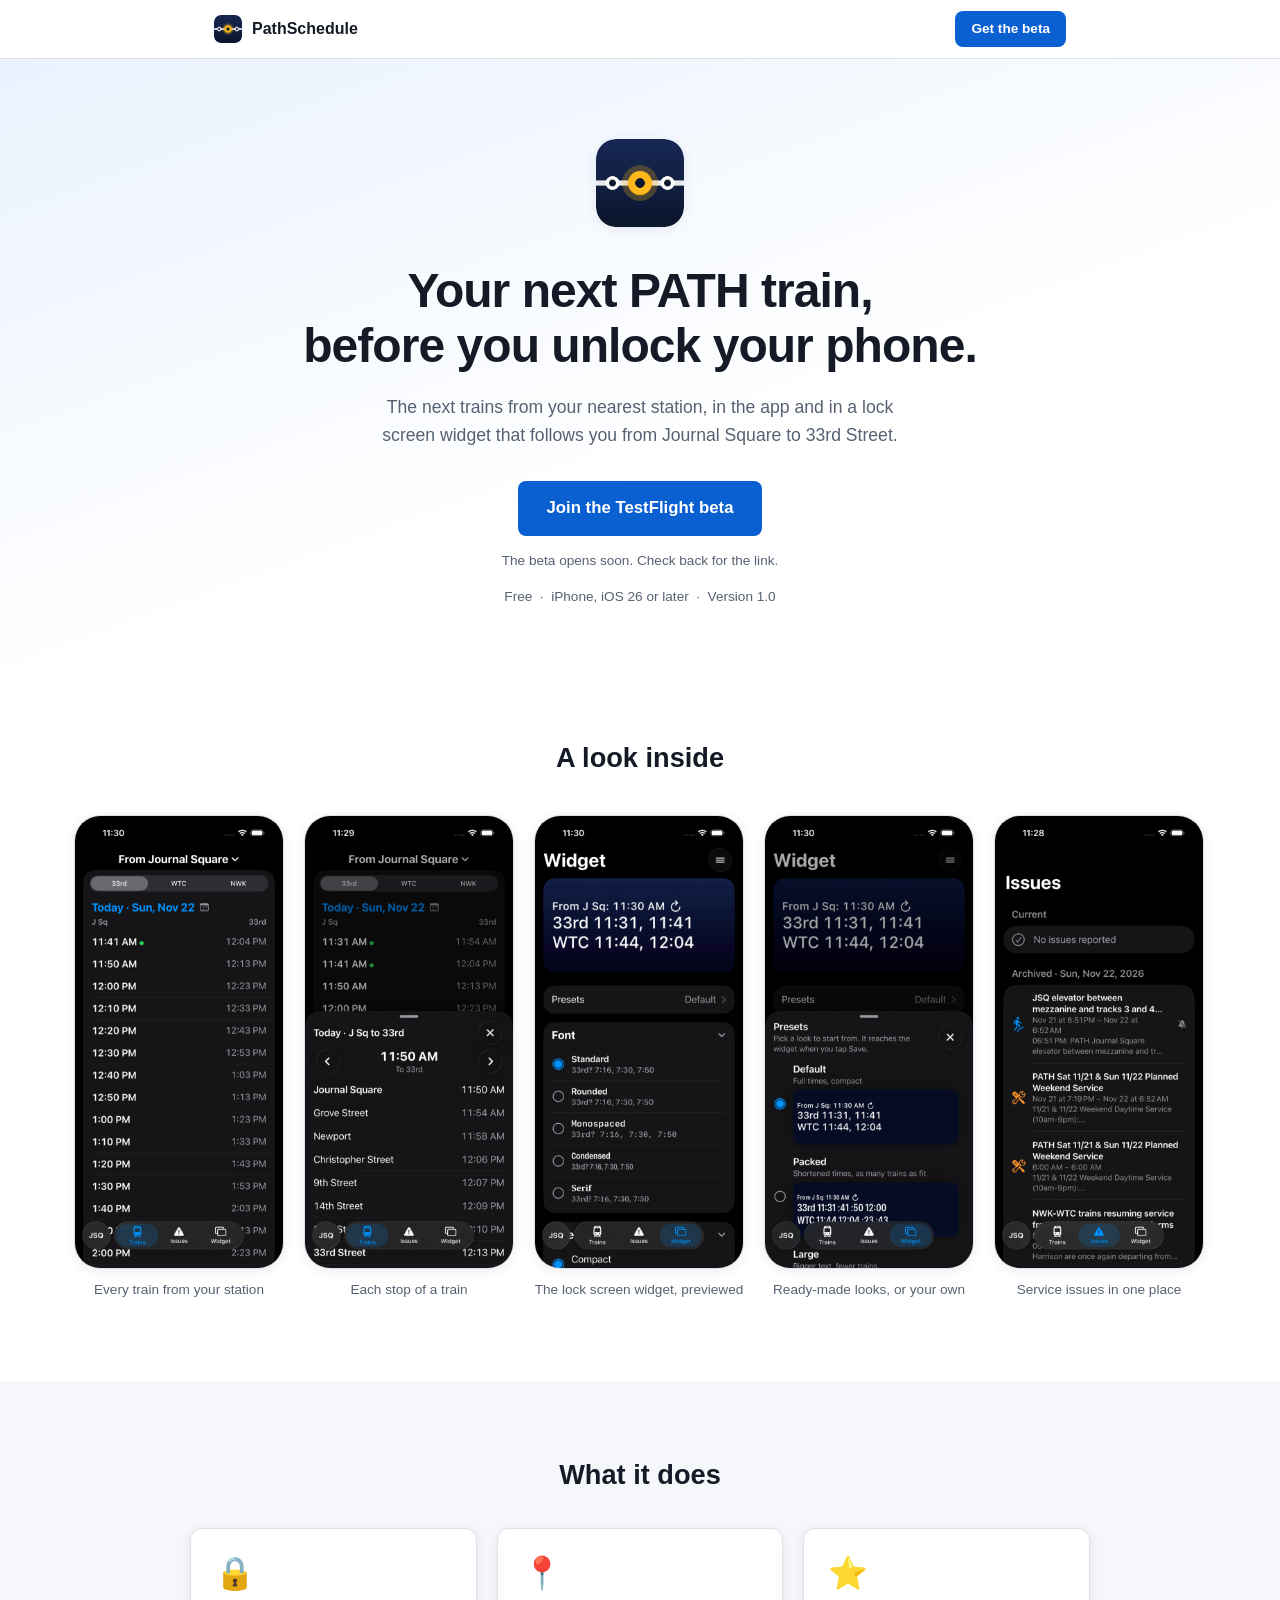
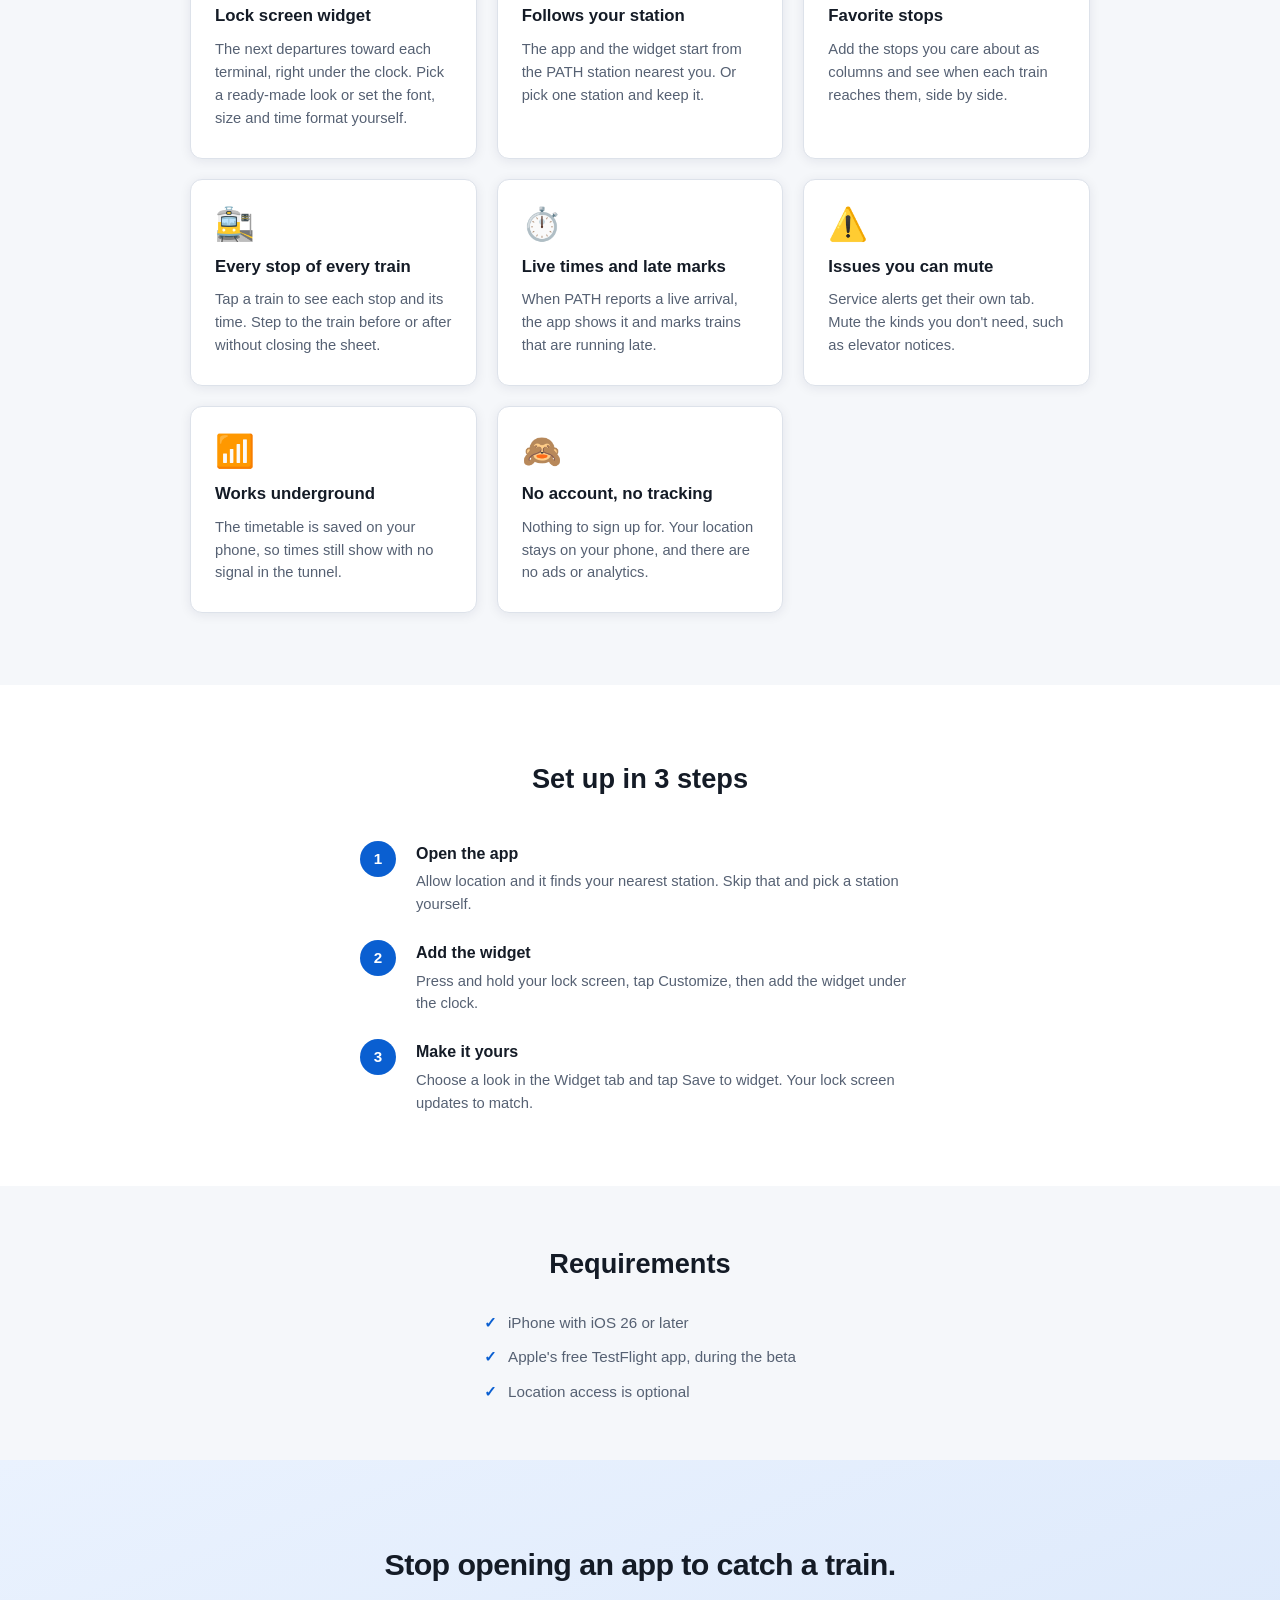
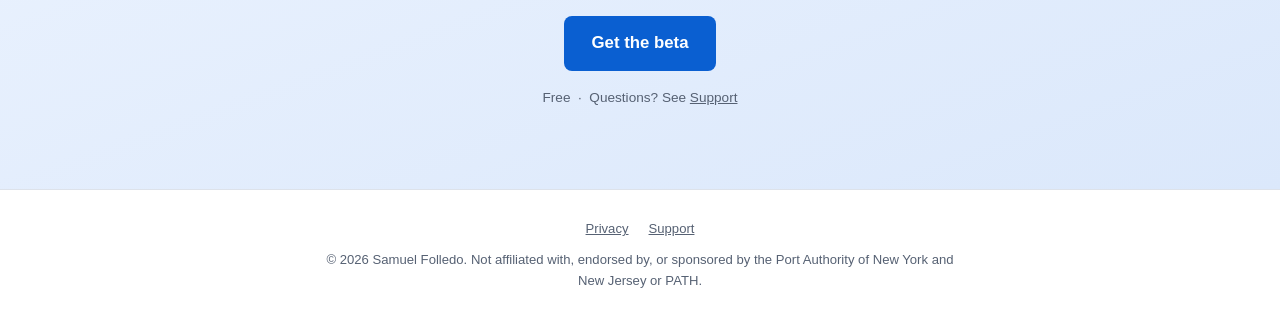
==== landing/index.html @ 97307e6e "Add About and Support settings, release script, landing site and privacy manifest See-through pinned" ====
<!DOCTYPE html>
<html lang="en">
<head>
  <meta charset="UTF-8" />
  <meta name="viewport" content="width=device-width, initial-scale=1.0" />
  <title>PathSchedule — next PATH trains on your lock screen</title>
  <meta name="description" content="The next PATH trains from your nearest station, in the app and on your iPhone lock screen. No account, no tracking. An unofficial app." />
  <link rel="icon" type="image/png" href="icon.png" />
  <link rel="stylesheet" href="style.css" />
</head>
<body>

  <!-- ── Nav ──────────────────────────────────────────────────────────────── -->
  <nav>
    <div class="nav-inner">
      <div class="nav-brand">
        <img src="icon.png" alt="" width="28" height="28" />
        <span>PathSchedule</span>
      </div>
      <a href="#testflight" class="btn btn-sm btn-primary">Get the beta</a>
    </div>
  </nav>

  <!-- ── Hero ─────────────────────────────────────────────────────────────── -->
  <section class="hero">
    <img src="icon.png" alt="App icon" class="hero-icon" />
    <h1>Your next PATH train,<br />before you unlock your phone.</h1>
    <p class="hero-sub">
      The next trains from your nearest station, in the app and in a lock screen widget
      that follows you from Journal Square to 33rd Street.
    </p>
    <div class="hero-actions">
      <!-- build_release.sh replaces this href with the TestFlight public link. Keep the id and one href. -->
      <a id="testflight" href="#" class="btn btn-primary btn-lg">Join the TestFlight beta</a>
      <p class="hero-beta" id="testflight-note">The beta opens soon. Check back for the link.</p>
      <span class="hero-meta">Free &nbsp;·&nbsp; iPhone, iOS 26 or later &nbsp;·&nbsp; Version <span id="app-version">1.0</span></span>
    </div>
  </section>

  <!-- ── Screenshots ──────────────────────────────────────────────────────── -->
  <section class="shots">
    <h2>A look inside</h2>
    <div class="shots-row">
      <figure>
        <img src="screenshots/trains.png" alt="The Trains tab listing upcoming departures" width="600" height="1304" loading="lazy" />
        <figcaption>Every train from your station</figcaption>
      </figure>
      <figure>
        <img src="screenshots/stops.png" alt="A sheet listing each stop of one train with its times" width="600" height="1304" loading="lazy" />
        <figcaption>Each stop of a train</figcaption>
      </figure>
      <figure>
        <img src="screenshots/widget.png" alt="The Widget tab with a preview of the lock screen widget" width="600" height="1304" loading="lazy" />
        <figcaption>The lock screen widget, previewed</figcaption>
      </figure>
      <figure>
        <img src="screenshots/presets.png" alt="A list of ready-made widget looks" width="600" height="1304" loading="lazy" />
        <figcaption>Ready-made looks, or your own</figcaption>
      </figure>
      <figure>
        <img src="screenshots/issues.png" alt="The Issues tab listing service alerts" width="600" height="1304" loading="lazy" />
        <figcaption>Service issues in one place</figcaption>
      </figure>
    </div>
  </section>

  <!-- ── Features ─────────────────────────────────────────────────────────── -->
  <section class="features">
    <h2>What it does</h2>
    <div class="features-grid">

      <div class="feature">
        <div class="feature-icon">🔒</div>
        <h3>Lock screen widget</h3>
        <p>The next departures toward each terminal, right under the clock. Pick a ready-made look or set the font, size and time format yourself.</p>
      </div>

      <div class="feature">
        <div class="feature-icon">📍</div>
        <h3>Follows your station</h3>
        <p>The app and the widget start from the PATH station nearest you. Or pick one station and keep it.</p>
      </div>

      <div class="feature">
        <div class="feature-icon">⭐️</div>
        <h3>Favorite stops</h3>
        <p>Add the stops you care about as columns and see when each train reaches them, side by side.</p>
      </div>

      <div class="feature">
        <div class="feature-icon">🚉</div>
        <h3>Every stop of every train</h3>
        <p>Tap a train to see each stop and its time. Step to the train before or after without closing the sheet.</p>
      </div>

      <div class="feature">
        <div class="feature-icon">⏱️</div>
        <h3>Live times and late marks</h3>
        <p>When PATH reports a live arrival, the app shows it and marks trains that are running late.</p>
      </div>

      <div class="feature">
        <div class="feature-icon">⚠️</div>
        <h3>Issues you can mute</h3>
        <p>Service alerts get their own tab. Mute the kinds you don't need, such as elevator notices.</p>
      </div>

      <div class="feature">
        <div class="feature-icon">📶</div>
        <h3>Works underground</h3>
        <p>The timetable is saved on your phone, so times still show with no signal in the tunnel.</p>
      </div>

      <div class="feature">
        <div class="feature-icon">🙈</div>
        <h3>No account, no tracking</h3>
        <p>Nothing to sign up for. Your location stays on your phone, and there are no ads or analytics.</p>
      </div>

    </div>
  </section>

  <!-- ── How it works ──────────────────────────────────────────────────────── -->
  <section class="how">
    <h2>Set up in 3 steps</h2>
    <ol class="steps">
      <li>
        <span class="step-num">1</span>
        <div>
          <strong>Open the app</strong>
          <p>Allow location and it finds your nearest station. Skip that and pick a station yourself.</p>
        </div>
      </li>
      <li>
        <span class="step-num">2</span>
        <div>
          <strong>Add the widget</strong>
          <p>Press and hold your lock screen, tap Customize, then add the widget under the clock.</p>
        </div>
      </li>
      <li>
        <span class="step-num">3</span>
        <div>
          <strong>Make it yours</strong>
          <p>Choose a look in the Widget tab and tap Save to widget. Your lock screen updates to match.</p>
        </div>
      </li>
    </ol>
  </section>

  <!-- ── Requirements ──────────────────────────────────────────────────────── -->
  <section class="requirements">
    <h2>Requirements</h2>
    <ul>
      <li>iPhone with iOS 26 or later</li>
      <li>Apple's free TestFlight app, during the beta</li>
      <li>Location access is optional</li>
    </ul>
  </section>

  <!-- ── CTA ───────────────────────────────────────────────────────────────── -->
  <section class="cta">
    <h2>Stop opening an app to catch a train.</h2>
    <a href="#testflight" class="btn btn-primary btn-lg">Get the beta</a>
    <p class="cta-meta">Free &nbsp;·&nbsp; Questions? See <a href="support.html" style="text-decoration:underline">Support</a></p>
  </section>

  <!-- ── Footer ────────────────────────────────────────────────────────────── -->
  <footer>
    <div class="footer-links">
      <a href="privacy.html">Privacy</a>
      <a href="support.html">Support</a>
    </div>
    <p>&copy; 2026 Samuel Folledo. Not affiliated with, endorsed by, or sponsored by the Port Authority of New York and New Jersey or PATH.</p>
  </footer>

</body>
</html>
---- landing/style.css ----
/* ── Reset & base ──────────────────────────────────────────────────────────── */
*, *::before, *::after { box-sizing: border-box; margin: 0; padding: 0; }

:root {
  --accent:      #0a5fd1;
  --accent-pale: #e6effc;
  --on-accent:   #fff;
  --text:        #141b26;
  --text-muted:  #566173;
  --border:      #dde2ea;
  --bg:          #fff;
  --bg-alt:      #f5f7fa;
  --nav-bg:      rgba(255,255,255,.88);
  --hero-from:   #eaf2fe;
  --cta-to:      #dbe8fb;
  --radius:      12px;
  --shadow:      0 2px 12px rgba(10,30,70,.08);
  color-scheme: light;
}

@media (prefers-color-scheme: dark) {
  :root {
    --accent:      #4f97f7;
    --accent-pale: #16263f;
    --on-accent:   #06101f;
    --text:        #e8edf4;
    --text-muted:  #9aa5b5;
    --border:      #263041;
    --bg:          #0d1219;
    --bg-alt:      #131a24;
    --nav-bg:      rgba(13,18,25,.85);
    --hero-from:   #13233d;
    --cta-to:      #13233d;
    --shadow:      0 2px 12px rgba(0,0,0,.4);
    color-scheme: dark;
  }
}

html { scroll-behavior: smooth; }

body {
  font-family: -apple-system, BlinkMacSystemFont, "Segoe UI", Roboto, Helvetica, Arial, sans-serif;
  color: var(--text);
  background: var(--bg);
  line-height: 1.6;
  -webkit-font-smoothing: antialiased;
}

a { color: inherit; text-decoration: none; }
img { max-width: 100%; }

/* ── Buttons ───────────────────────────────────────────────────────────────── */
.btn {
  display: inline-flex;
  align-items: center;
  gap: 8px;
  padding: 10px 20px;
  border-radius: 8px;
  font-size: .95rem;
  font-weight: 600;
  cursor: pointer;
  transition: filter .15s, transform .1s;
  white-space: nowrap;
}
.btn:hover  { filter: brightness(1.08); }
.btn:active { transform: scale(.97); }
.btn:focus-visible, a:focus-visible { outline: 2px solid var(--accent); outline-offset: 3px; }

.btn-sm { padding: 7px 16px; font-size: .85rem; }
.btn-lg { padding: 14px 28px; font-size: 1.05rem; }

.btn-primary {
  background: var(--accent);
  color: var(--on-accent);
}

/* ── Nav ───────────────────────────────────────────────────────────────────── */
nav {
  position: sticky;
  top: 0;
  z-index: 100;
  background: var(--nav-bg);
  backdrop-filter: saturate(180%) blur(12px);
  -webkit-backdrop-filter: saturate(180%) blur(12px);
  border-bottom: 1px solid var(--border);
}

.nav-inner {
  max-width: 900px;
  margin: 0 auto;
  padding: 0 24px;
  height: 58px;
  display: flex;
  align-items: center;
  justify-content: space-between;
}

.nav-brand {
  display: flex;
  align-items: center;
  gap: 10px;
  font-weight: 700;
  font-size: 1rem;
}
.nav-brand img { border-radius: 7px; }

/* ── Hero ──────────────────────────────────────────────────────────────────── */
.hero {
  text-align: center;
  padding: 80px 24px 72px;
  background: linear-gradient(160deg, var(--hero-from) 0%, var(--bg) 60%);
}

.hero-icon {
  width: 88px;
  height: 88px;
  border-radius: 20px;
  box-shadow: var(--shadow);
  margin-bottom: 28px;
}

.hero h1 {
  font-size: clamp(2rem, 5vw, 3rem);
  font-weight: 800;
  letter-spacing: -.02em;
  line-height: 1.15;
  margin-bottom: 20px;
  text-wrap: balance;
}

.hero-sub {
  max-width: 560px;
  margin: 0 auto 32px;
  font-size: 1.1rem;
  color: var(--text-muted);
}

.hero-actions {
  display: flex;
  flex-direction: column;
  align-items: center;
  gap: 14px;
}

.hero-meta {
  font-size: .85rem;
  color: var(--text-muted);
}

/* ── Screenshots ───────────────────────────────────────────────────────────── */
.shots {
  padding: 56px 0 64px;
  text-align: center;
}

.shots h2, .features h2 {
  font-size: 1.7rem;
  font-weight: 800;
  margin-bottom: 32px;
  padding: 0 24px;
  text-align: center;
}

.shots-row {
  display: flex;
  gap: 20px;
  overflow-x: auto;
  padding: 4px 24px 16px;
  scroll-snap-type: x mandatory;
  max-width: 1180px;
  margin: 0 auto;
}

.shots-row figure {
  flex: 0 0 auto;
  width: 210px;
  scroll-snap-align: center;
}

.shots-row img {
  display: block;
  width: 100%;
  height: auto;
  border-radius: 26px;
  border: 1px solid var(--border);
  box-shadow: var(--shadow);
}

.shots-row figcaption {
  margin-top: 10px;
  font-size: .85rem;
  color: var(--text-muted);
}

/* ── Features ──────────────────────────────────────────────────────────────── */
.features {
  padding: 72px 24px;
  background: var(--bg-alt);
}

.features-grid {
  max-width: 900px;
  margin: 0 auto;
  display: grid;
  grid-template-columns: repeat(auto-fit, minmax(260px, 1fr));
  gap: 20px;
}

.feature {
  background: var(--bg);
  border: 1px solid var(--border);
  border-radius: var(--radius);
  padding: 28px 24px;
  box-shadow: var(--shadow);
}

.feature-icon {
  font-size: 2rem;
  margin-bottom: 14px;
  line-height: 1;
}

.feature h3 {
  font-size: 1.05rem;
  font-weight: 700;
  margin-bottom: 8px;
}

.feature p {
  font-size: .92rem;
  color: var(--text-muted);
  line-height: 1.55;
}

/* ── How it works ──────────────────────────────────────────────────────────── */
.how {
  padding: 72px 24px;
  text-align: center;
}

.how h2 {
  font-size: 1.7rem;
  font-weight: 800;
  margin-bottom: 40px;
}

.steps {
  list-style: none;
  max-width: 560px;
  margin: 0 auto;
  display: flex;
  flex-direction: column;
  gap: 24px;
  text-align: left;
}

.steps li {
  display: flex;
  align-items: flex-start;
  gap: 20px;
}

.step-num {
  flex-shrink: 0;
  width: 36px;
  height: 36px;
  border-radius: 50%;
  background: var(--accent);
  color: var(--on-accent);
  font-weight: 700;
  font-size: .95rem;
  display: flex;
  align-items: center;
  justify-content: center;
}

.steps strong {
  display: block;
  font-weight: 700;
  margin-bottom: 4px;
}

.steps p {
  font-size: .92rem;
  color: var(--text-muted);
  line-height: 1.55;
}

/* ── Requirements ──────────────────────────────────────────────────────────── */
.requirements {
  padding: 56px 24px;
  text-align: center;
  background: var(--bg-alt);
}

.requirements h2 {
  font-size: 1.7rem;
  font-weight: 800;
  margin-bottom: 24px;
}

.requirements ul {
  list-style: none;
  display: inline-flex;
  flex-direction: column;
  align-items: flex-start;
  gap: 10px;
  text-align: left;
}

.requirements li {
  font-size: .95rem;
  color: var(--text-muted);
  padding-left: 24px;
  position: relative;
}

.requirements li::before {
  content: '✓';
  position: absolute;
  left: 0;
  color: var(--accent);
  font-weight: 700;
}

/* ── CTA ───────────────────────────────────────────────────────────────────── */
.cta {
  padding: 80px 24px;
  background: linear-gradient(160deg, var(--hero-from) 0%, var(--cta-to) 100%);
  text-align: center;
}

.cta h2 {
  font-size: 1.9rem;
  font-weight: 800;
  margin-bottom: 28px;
  letter-spacing: -.02em;
  text-wrap: balance;
}

.cta-meta {
  margin-top: 16px;
  font-size: .85rem;
  color: var(--text-muted);
}

/* ── Footer ────────────────────────────────────────────────────────────────── */
footer {
  padding: 28px 24px;
  border-top: 1px solid var(--border);
  text-align: center;
  font-size: .82rem;
  color: var(--text-muted);
}

footer p { max-width: 640px; margin: 0 auto; }
.footer-links { margin-bottom: 10px; display: flex; justify-content: center; gap: 20px; flex-wrap: wrap; }
.footer-links a { text-decoration: underline; }

/* ── Text pages (privacy, support) ─────────────────────────────────────────── */
.doc {
  max-width: 680px;
  margin: 0 auto;
  padding: 56px 24px 72px;
}

.doc h1 {
  font-size: clamp(1.8rem, 4.5vw, 2.4rem);
  font-weight: 800;
  letter-spacing: -.02em;
  line-height: 1.2;
  margin-bottom: 8px;
}

.doc-meta { color: var(--text-muted); font-size: .9rem; margin-bottom: 32px; }

.doc h2 {
  font-size: 1.2rem;
  font-weight: 700;
  margin: 36px 0 10px;
}

.doc p, .doc li { color: var(--text); font-size: 1rem; }
.doc p + p { margin-top: 12px; }
.doc ul, .doc ol { padding-left: 22px; display: flex; flex-direction: column; gap: 8px; }
.doc p + ol, .doc p + ul, .doc ol + p, .doc ul + p { margin-top: 12px; }
.doc a { color: var(--accent); text-decoration: underline; overflow-wrap: anywhere; }

.doc-summary {
  background: var(--accent-pale);
  border-radius: var(--radius);
  padding: 18px 20px;
}

.donate {
  list-style: none;
  padding-left: 0 !important;
  display: grid !important;
  grid-template-columns: repeat(auto-fit, minmax(180px, 1fr));
  gap: 12px !important;
}

.donate a {
  display: block;
  padding: 14px 16px;
  border: 1px solid var(--border);
  border-radius: 10px;
  background: var(--bg-alt);
  color: var(--text);
  font-weight: 600;
  text-decoration: none;
}
.donate a:hover { border-color: var(--accent); }

/* ── Responsive ────────────────────────────────────────────────────────────── */
@media (max-width: 600px) {
  .hero { padding: 56px 20px 52px; }
  .hero h1 { font-size: 1.85rem; }
  .hero-sub { font-size: 1rem; }
  .features, .how, .requirements, .cta { padding-left: 16px; padding-right: 16px; }
  .features-grid { grid-template-columns: 1fr; }
  .shots-row { padding-left: 16px; padding-right: 16px; }
  .shots-row figure { width: 180px; }
  .doc { padding: 40px 16px 56px; }
  .nav-inner { padding: 0 16px; }
}

.hero-beta { font-size: .85rem; color: var(--text-muted); }

/* Lines the release script switches off, such as the "beta opens soon" note. */
[hidden] { display: none !important; }
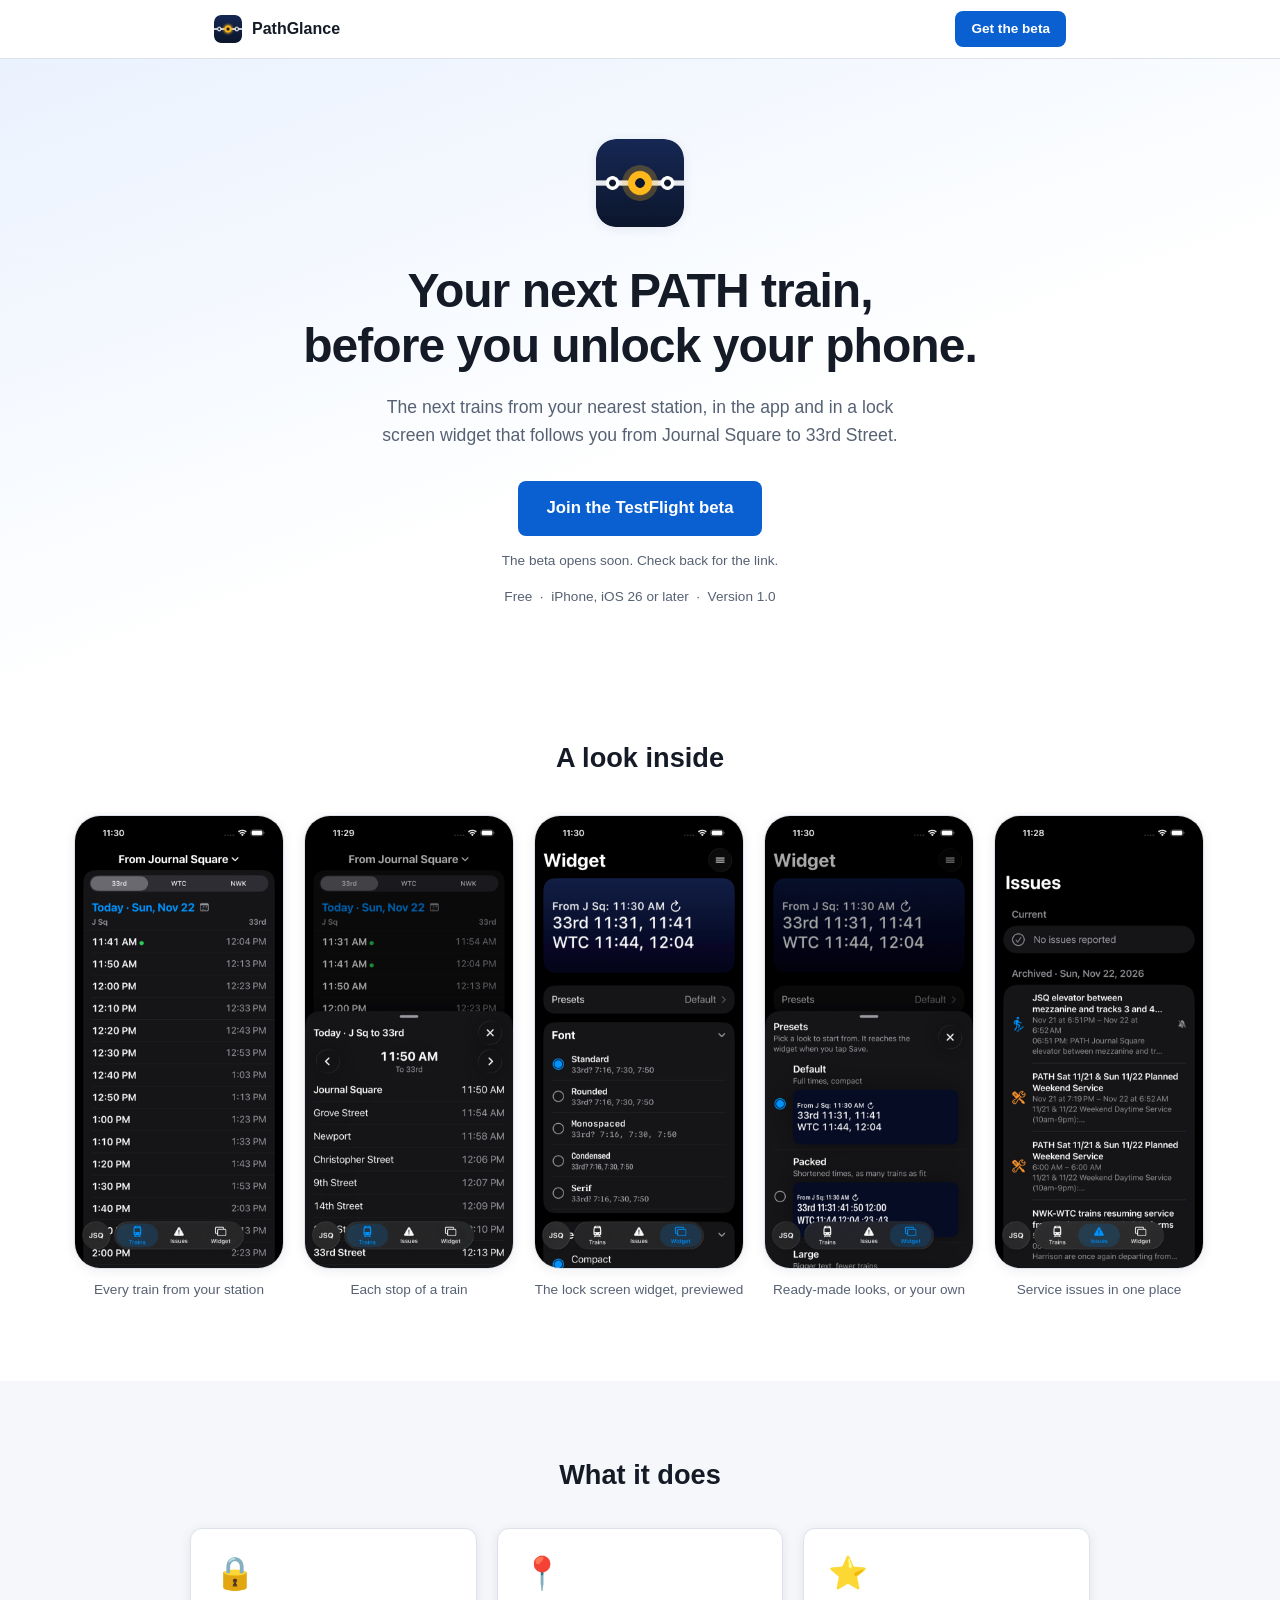
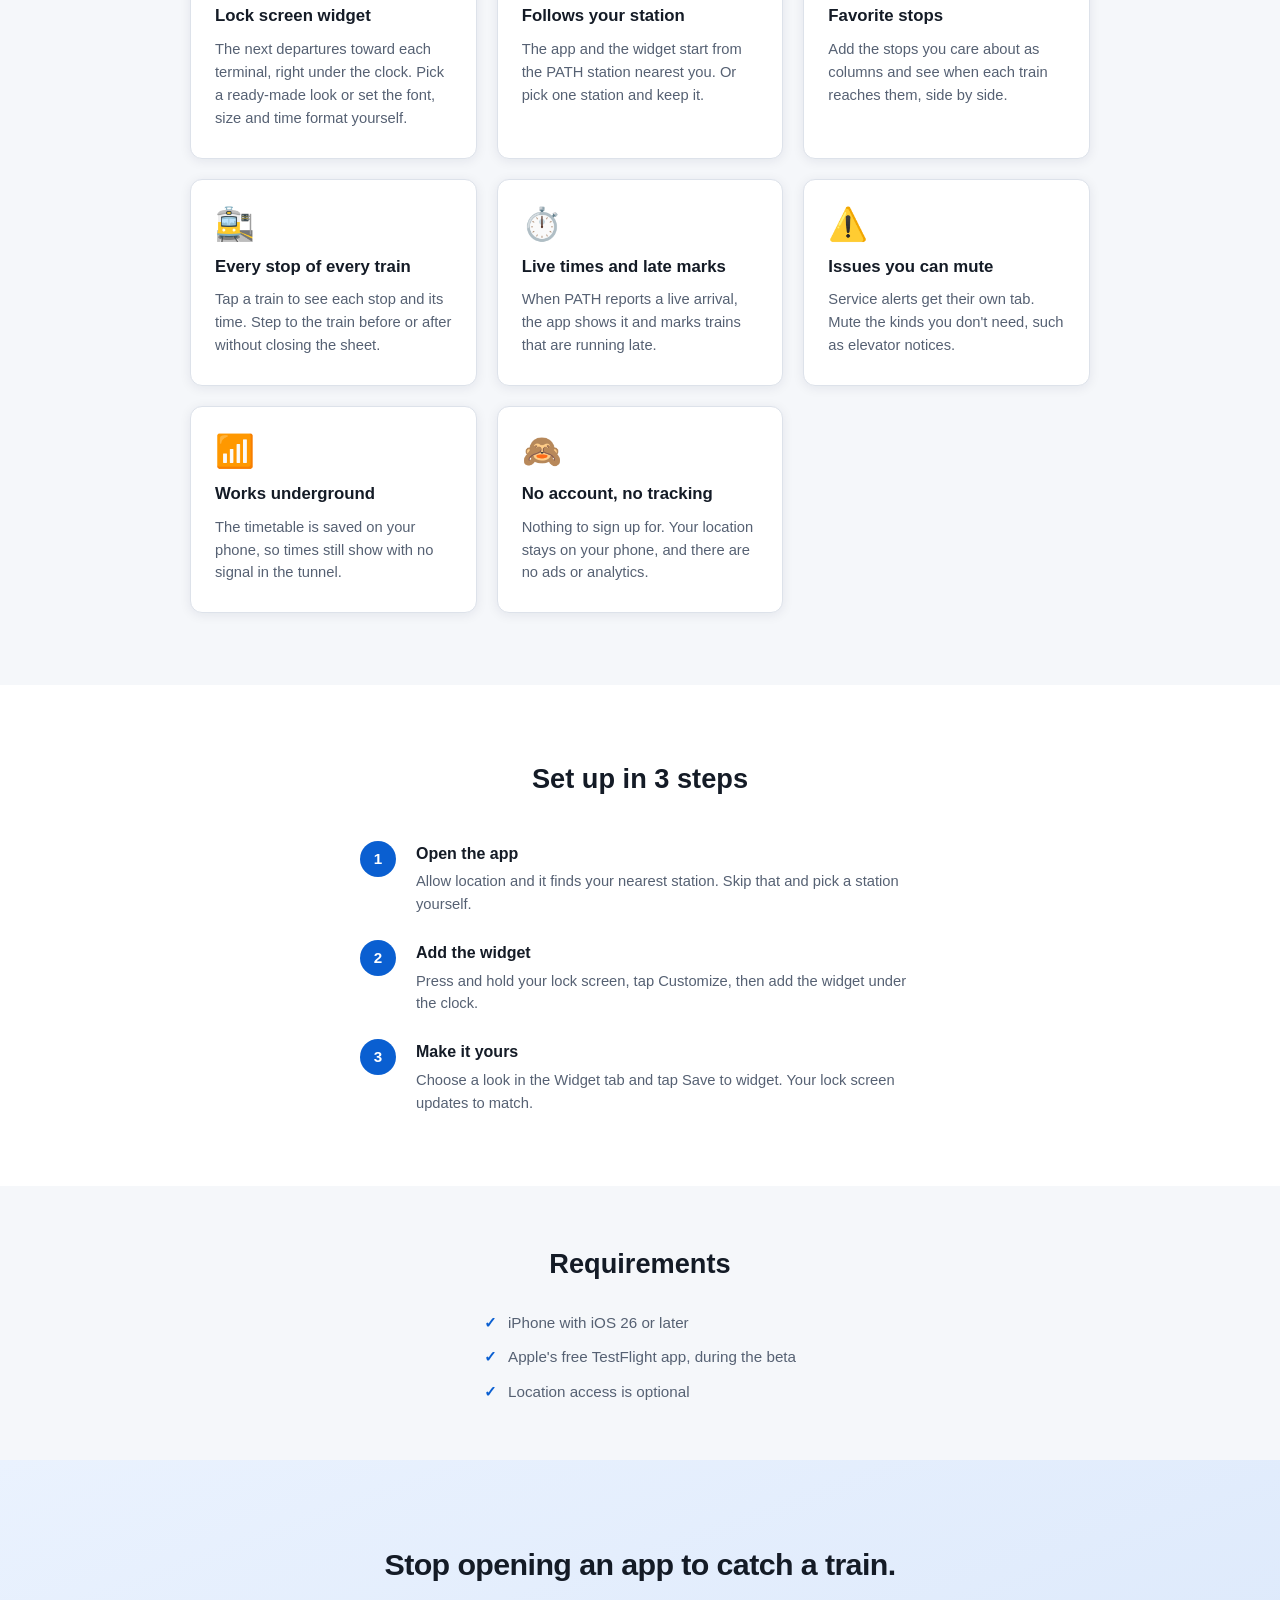
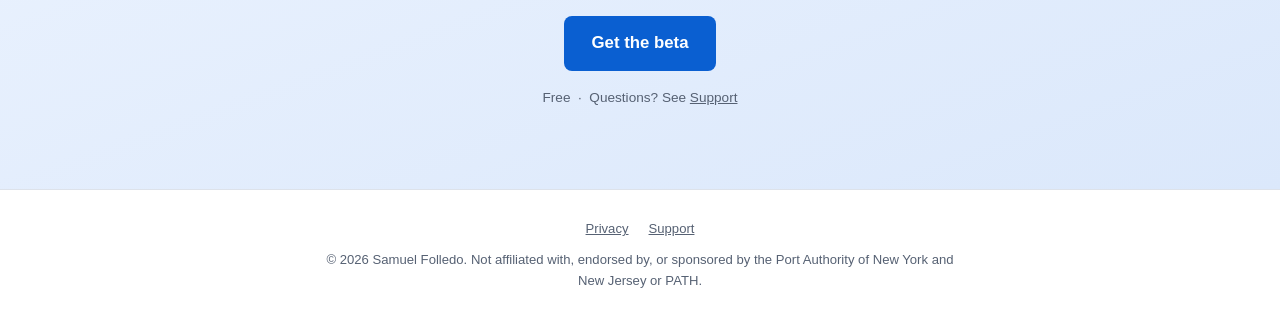
==== commit 893e7f3f: "Name the app PathGlance, add the PATH blue brand colour, welcome note, U7 Trains header and docs - B" ====
--- a/landing/index.html
+++ b/landing/index.html
@@ -3,7 +3,7 @@
 <head>
   <meta charset="UTF-8" />
   <meta name="viewport" content="width=device-width, initial-scale=1.0" />
-  <title>PathSchedule — next PATH trains on your lock screen</title>
+  <title>PathGlance — next PATH trains on your lock screen</title>
   <meta name="description" content="The next PATH trains from your nearest station, in the app and on your iPhone lock screen. No account, no tracking. An unofficial app." />
   <link rel="icon" type="image/png" href="icon.png" />
   <link rel="stylesheet" href="style.css" />
@@ -15,7 +15,7 @@
     <div class="nav-inner">
       <div class="nav-brand">
         <img src="icon.png" alt="" width="28" height="28" />
-        <span>PathSchedule</span>
+        <span>PathGlance</span>
       </div>
       <a href="#testflight" class="btn btn-sm btn-primary">Get the beta</a>
     </div>
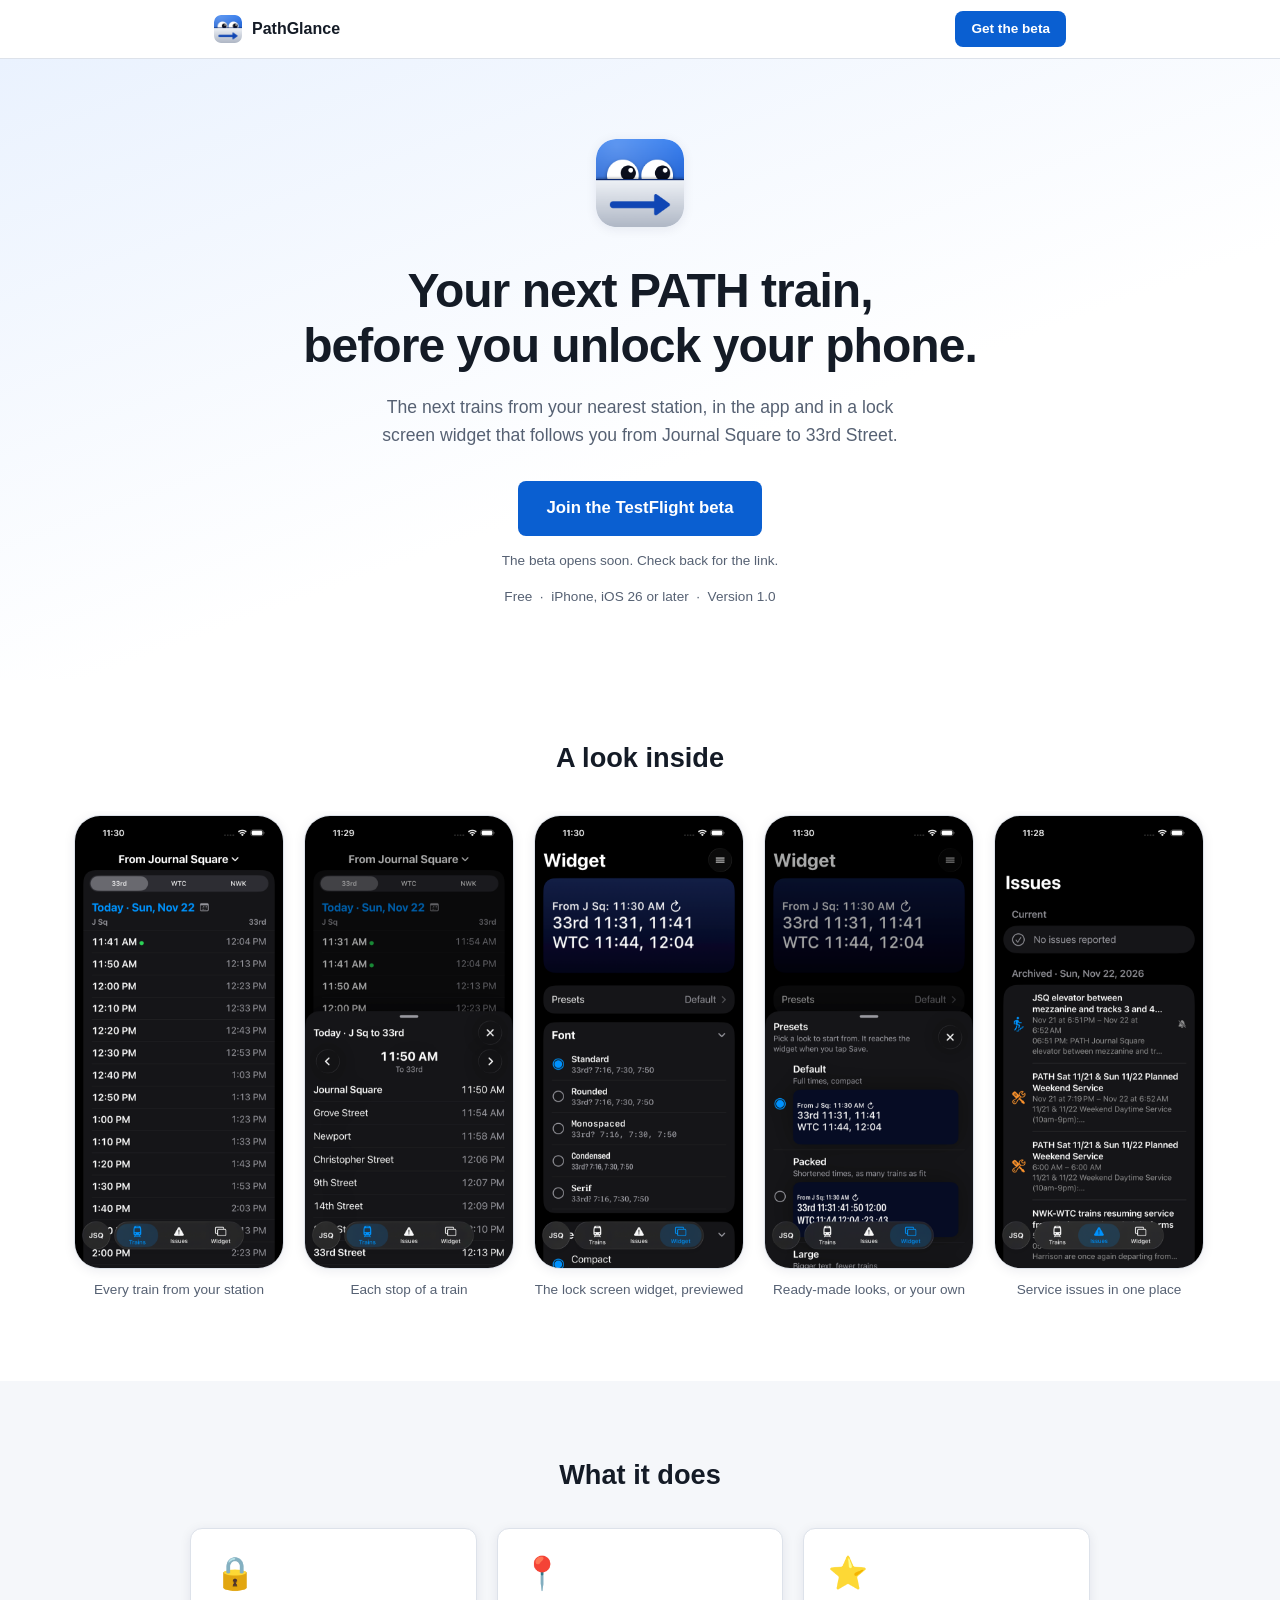
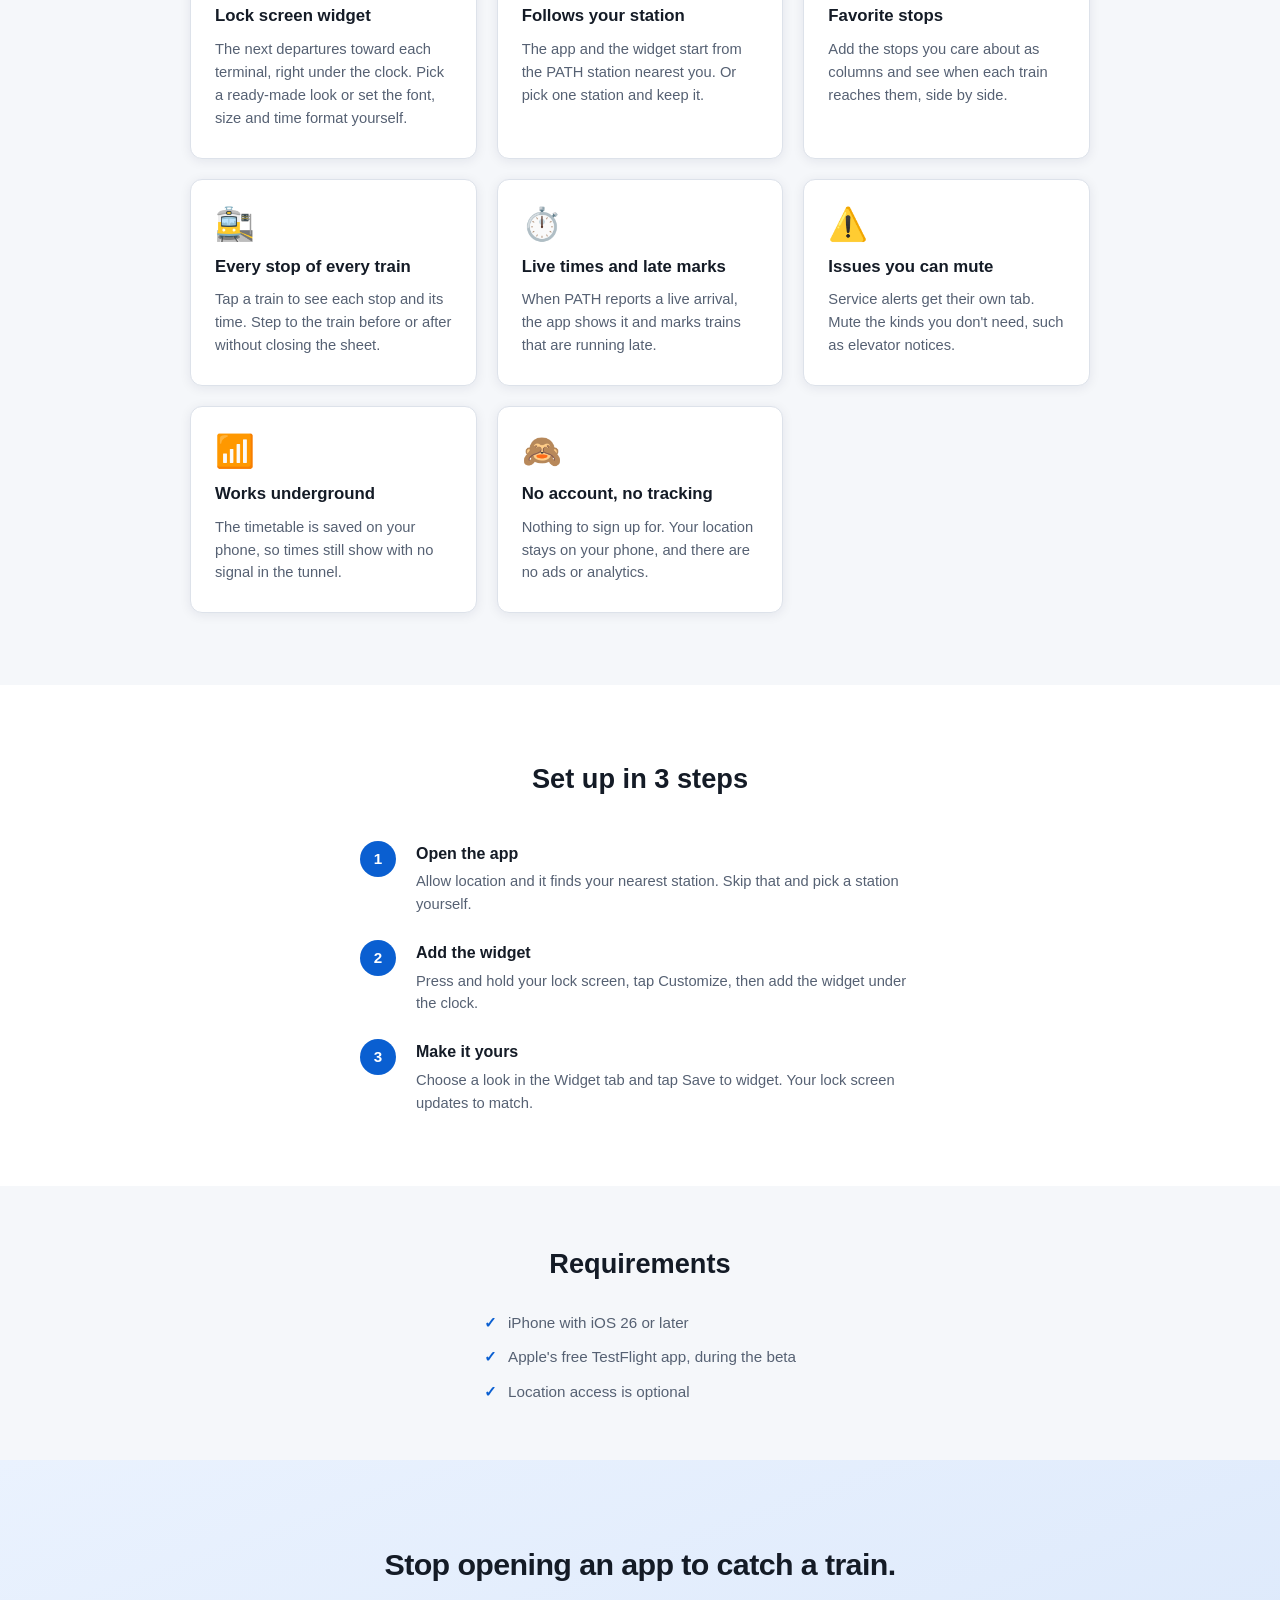
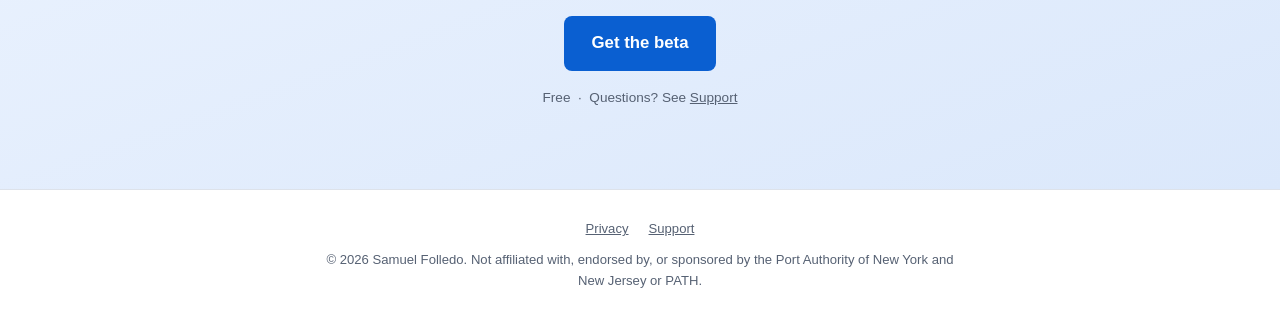
==== commit 8e65b7c6: "Add the G5 app icon to the app and the site Co-Authored-By: Claude Fable 5.2 <noreply@anthropic.com>" ====
--- a/landing/index.html
+++ b/landing/index.html
@@ -6,6 +6,7 @@
   <title>PathGlance — next PATH trains on your lock screen</title>
   <meta name="description" content="The next PATH trains from your nearest station, in the app and on your iPhone lock screen. No account, no tracking. An unofficial app." />
   <link rel="icon" type="image/png" href="icon.png" />
+  <link rel="apple-touch-icon" href="apple-touch-icon.png" />
   <link rel="stylesheet" href="style.css" />
 </head>
 <body>
